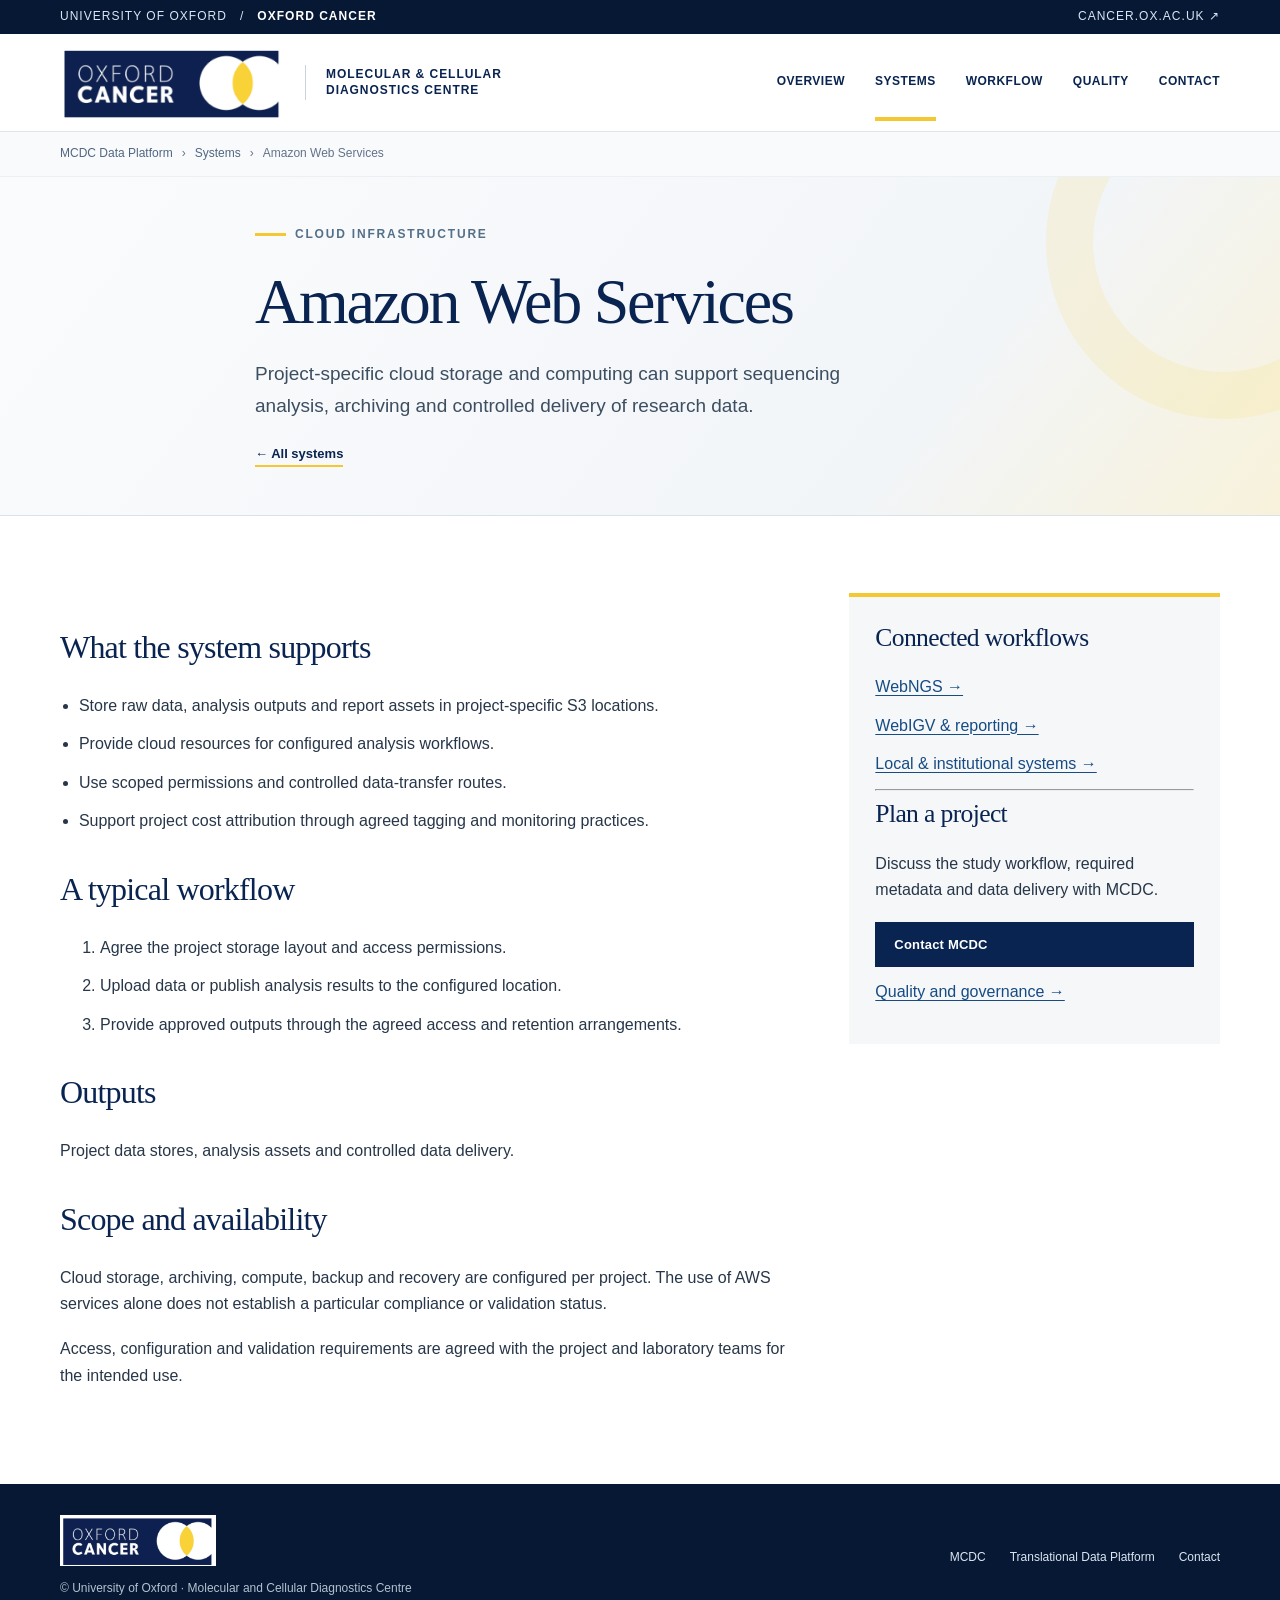
==== systems/aws.html @ 197f5891 "first commit" ====
<!doctype html>
<html lang="en-GB"><head><meta charset="utf-8"><meta name="viewport" content="width=device-width, initial-scale=1"><meta name="theme-color" content="#092451"><meta name="description" content="Project-specific cloud storage and computing can support sequencing analysis, archiving and controlled delivery of research data."><title>Amazon Web Services | MCDC Data Platform</title><link rel="stylesheet" href="../assets/site.css"><link rel="icon" href="../assets/favicon.svg" type="image/svg+xml"></head><body>
  <a class="skip-link" href="#main">Skip to content</a>
  <div class="topline"><div class="container topline-inner"><div>University of Oxford <span aria-hidden="true">&nbsp; / &nbsp;</span> <b>Oxford Cancer</b></div><div class="right"><a href="https://www.cancer.ox.ac.uk/" target="_blank" rel="noopener">cancer.ox.ac.uk ↗</a></div></div></div>
  <header class="header">
    <div class="container header-row">
      <a class="brand" href="../index.html" aria-label="MCDC Data Platform home"><img src="../assets/oxford-cancer.png" width="270" height="87" alt="Oxford Cancer"><span class="brand-divider"></span><span class="brand-name">Molecular &amp; Cellular Diagnostics Centre</span></a>
      <button type="button" class="menu-btn" id="menuBtn" aria-controls="mainNav" aria-expanded="false">☰ &nbsp; Menu</button>
      <nav class="mainnav" id="mainNav" aria-label="Main navigation"><a href="../index.html">Overview</a><a href="../index.html#systems" class="active">Systems</a><a href="../index.html#workflow">Workflow</a><a href="../index.html#quality">Quality</a><a href="../index.html#contact">Contact</a></nav>
    </div>
  </header>
  <nav class="breadcrumb" aria-label="Breadcrumb"><div class="container"><a href="../index.html">MCDC Data Platform</a><span aria-hidden="true">›</span><a href="../index.html#systems">Systems</a><span aria-hidden="true">›</span><span aria-current="page">Amazon Web Services</span></div></nav>

<main id="main"><section class="hero detail-hero"><div class="container readable"><div class="eyebrow">Cloud infrastructure</div><h1>Amazon Web Services</h1><p class="lead">Project-specific cloud storage and computing can support sequencing analysis, archiving and controlled delivery of research data.</p><a class="link-arrow" href="../index.html#systems">← All systems</a></div></section>
 <section class="section"><div class="container detail-grid"><div class="detail-content"><h2>What the system supports</h2><ul><li>Store raw data, analysis outputs and report assets in project-specific S3 locations.</li><li>Provide cloud resources for configured analysis workflows.</li><li>Use scoped permissions and controlled data-transfer routes.</li><li>Support project cost attribution through agreed tagging and monitoring practices.</li></ul><h2>A typical workflow</h2><ol><li>Agree the project storage layout and access permissions.</li><li>Upload data or publish analysis results to the configured location.</li><li>Provide approved outputs through the agreed access and retention arrangements.</li></ol><h2>Outputs</h2><p>Project data stores, analysis assets and controlled data delivery.</p><h2>Scope and availability</h2><p>Cloud storage, archiving, compute, backup and recovery are configured per project. The use of AWS services alone does not establish a particular compliance or validation status.</p><p>Access, configuration and validation requirements are agreed with the project and laboratory teams for the intended use.</p></div><aside class="detail-aside"><h2>Connected workflows</h2><a href="webngs.html">WebNGS →</a><a href="webigv.html">WebIGV &amp; reporting →</a><a href="local-systems.html">Local &amp; institutional systems →</a><hr><h2>Plan a project</h2><p>Discuss the study workflow, required metadata and data delivery with MCDC.</p><a class="btn btn-primary" href="mailto:mcdc@oncology.ox.ac.uk?subject=Amazon%20Web%20Services%20enquiry">Contact MCDC</a><a href="../index.html#quality">Quality and governance →</a></aside></div></section></main>  <footer class="footer"><div class="container footer-row"><div><a href="https://www.cancer.ox.ac.uk/" aria-label="Oxford Cancer home"><img src="../assets/oxford-cancer.png" alt="Oxford Cancer"></a><div><small>© University of Oxford · Molecular and Cellular Diagnostics Centre</small></div></div><nav aria-label="Footer links" class="footer-links"><a href="https://www.cancer.ox.ac.uk/support/mcdc-1">MCDC</a><a href="https://www.cancer.ox.ac.uk/translational-data-platform">Translational Data Platform</a><a href="mailto:mcdc@oncology.ox.ac.uk">Contact</a></nav></div></footer>
  <div class="lightbox" id="lightbox" role="dialog" aria-modal="true" aria-label="System screenshot preview" aria-hidden="true"><div class="lightbox-wrap"><button class="lightbox-close" id="lightboxClose" aria-label="Close screenshot">&times;</button><img id="lightboxImage" alt=""><div class="lightbox-caption" id="lightboxCaption"></div></div></div>
  <script src="../assets/site.js" defer></script>
</body>
</html>
---- assets/site.css ----
:root{--ink:#10294f;--navy:#092451;--navy-dark:#061833;--gold:#f3c832;--gold-soft:#fff7da;--text:#273648;--muted:#637183;--paper:#fff;--soft:#f5f7f9;--rule:#dae1e9;--serif:Georgia,'Times New Roman',serif;--sans:'Segoe UI',Arial,Helvetica,sans-serif;--max:1160px}
    *{box-sizing:border-box}html{scroll-behavior:smooth;scroll-padding-top:88px}body{margin:0;background:#fff;font-family:var(--sans);font-size:16px;line-height:1.65;color:var(--text)}
    a{color:#164b84;text-decoration:underline;text-underline-offset:3px}a:hover{color:#002b60}a:focus-visible,button:focus-visible{outline:3px solid var(--gold);outline-offset:3px}
    img{max-width:100%;height:auto}button{font:inherit}h1,h2,h3,h4,p{margin-top:0}h1,h2,h3,h4{color:var(--navy);line-height:1.18}h1,h2{font-family:var(--serif);font-weight:normal}h1{font-size:clamp(2.8rem,5vw,4.35rem);letter-spacing:-.035em}h2{font-size:clamp(2.05rem,3.3vw,2.85rem);letter-spacing:-.025em}h3{font-size:1.28rem;margin-bottom:.7rem}p{margin-bottom:1.15rem}ul{padding-left:1.18rem;margin:.5rem 0 0}li{margin:.36rem 0}.container{width:min(var(--max),calc(100% - 60px));margin-inline:auto}.readable{max-width:770px}
    .topline{background:var(--navy-dark);color:#d9e6f5;font-size:12px;letter-spacing:.085em;text-transform:uppercase;padding:7px 0}.topline-inner{display:flex;justify-content:space-between;align-items:center;gap:14px}.topline a{color:#d9e6f5;text-decoration:none}.topline b{font-weight:600;color:#fff}
    .header{background:#fff;border-bottom:1px solid #e1e5e9;position:relative;z-index:10}.header-row{min-height:97px;display:flex;align-items:center;justify-content:space-between;gap:25px}.brand{display:flex;align-items:center;text-decoration:none;gap:20px}.brand img{width:225px;object-fit:contain}.brand-divider{height:35px;width:1px;background:#cbd2d9}.brand-name{color:var(--navy);font-size:12px;letter-spacing:.08em;text-transform:uppercase;font-weight:700;line-height:1.4;max-width:180px}.mainnav{display:flex;align-items:center;gap:30px}.mainnav a{text-transform:uppercase;letter-spacing:.04em;font-size:12px;color:var(--navy);font-weight:700;text-decoration:none;padding:36px 0 33px;border-bottom:4px solid transparent}.mainnav a:hover,.mainnav a.active{color:var(--navy);border-bottom-color:var(--gold)}.menu-btn{display:none;padding:9px 12px;background:#fff;border:1px solid #ccd7e2;border-radius:2px;color:var(--navy)}
    .breadcrumb{border-bottom:1px solid #edf0f3;background:#f9fafb}.breadcrumb .container{min-height:44px;display:flex;flex-wrap:wrap;align-items:center;gap:9px;color:#62738a;font-size:12px}.breadcrumb a{color:#506782;text-decoration:none}.breadcrumb .sep{color:#a2aeb9}.breadcrumb b{color:var(--navy);font-weight:600}
    .hero{background:linear-gradient(128deg,#fafbfd 6%,#f2f5f8 72%,#f8f2db 100%);padding:67px 0 77px;border-bottom:1px solid var(--rule);overflow:hidden;position:relative}.hero:after{content:'';position:absolute;width:260px;height:260px;border:47px solid rgba(243,200,50,.12);border-radius:50%;right:-120px;top:-112px;pointer-events:none}.hero-grid{display:grid;grid-template-columns:1.08fr .92fr;align-items:center;gap:68px}.eyebrow{font-size:12px;letter-spacing:.15em;text-transform:uppercase;color:#547088;font-weight:750;display:flex;align-items:center;gap:9px;margin-bottom:19px}.eyebrow:before{content:'';width:31px;height:3px;background:var(--gold)}.hero h1{margin-bottom:19px}.lead{font-size:19px;line-height:1.68;color:#3c4e60;max-width:620px}.hero-btns{display:flex;align-items:center;gap:14px;flex-wrap:wrap;margin-top:24px}.btn{display:inline-flex;gap:10px;align-items:center;justify-content:center;border:1px solid var(--navy);padding:11px 18px;text-decoration:none;font-size:13px;font-weight:700;letter-spacing:.015em;transition:background .2s,color .2s}.btn-primary{background:var(--navy);color:#fff}.btn-primary:hover{color:var(--navy);background:var(--gold)}.btn-secondary{background:transparent;color:var(--navy)}.btn-secondary:hover{background:var(--navy);color:#fff}
    .diagram{border:1px solid #d3dce6;background:#fff;box-shadow:0 20px 50px #132c4215;padding:26px 27px 23px;position:relative}.diagram-head{font-size:11px;font-weight:800;text-transform:uppercase;letter-spacing:.13em;color:#556f88;margin-bottom:18px}.diagram-stack{display:grid;gap:7px}.diagram-row{display:grid;grid-template-columns:32px 1fr;align-items:center;gap:12px;background:#f5f7f9;border-left:3px solid #dbe4ec;padding:9px 13px;color:var(--navy)}.diagram-row:first-child,.diagram-row:last-child{border-left-color:var(--gold)}.diagram-num{color:#63788b;font-family:var(--serif);font-size:19px}.diagram-row strong{display:block;font-size:13px;line-height:1.3}.diagram-row small{display:block;font-size:11px;color:var(--muted);line-height:1.5}.diagram-arrow{text-align:center;color:#7690a6;line-height:8px;font-size:16px}.diagram-foot{margin-top:16px;font-size:11px;color:#687a8b;display:flex;align-items:center;gap:8px}.diagram-foot:before{content:'';width:7px;height:7px;background:var(--gold);border-radius:50%}
    .section{padding:77px 0}.section.alt{background:#f6f8fa}.section-top{display:flex;justify-content:space-between;align-items:end;gap:28px;margin-bottom:29px}.section-top p{margin-bottom:0;max-width:690px;color:#59687a}.kicker{font-size:11px;text-transform:uppercase;letter-spacing:.16em;font-weight:800;color:#5e768f;margin-bottom:10px}.rule{height:1px;background:var(--rule);margin:0 0 30px}.section-intro{font-size:17px;line-height:1.7;max-width:880px;color:#465769}.link-arrow{color:var(--navy);font-size:13px;font-weight:700;white-space:nowrap;text-decoration:none;border-bottom:2px solid var(--gold);padding-bottom:4px}.link-arrow:hover{color:#1a5b97}
    .journey{display:grid;grid-template-columns:repeat(6,minmax(0,1fr));gap:11px;margin:31px 0 26px}.journey-item{border:1px solid #dce3ea;background:#fff;min-height:135px;padding:17px 13px 15px;position:relative}.journey-item:not(:last-child):after{content:'›';position:absolute;right:-12px;top:49px;z-index:2;background:#f5f7f9;border-radius:50%;color:#8c9eae;font-size:23px;width:15px;height:20px;text-align:center;line-height:17px}.journey-step{color:#9b7a17;font-size:12px;font-weight:800;letter-spacing:.12em;margin-bottom:9px}.journey-item strong{display:block;color:var(--navy);font-size:13px;line-height:1.38}.journey-item small{display:block;color:var(--muted);font-size:11px;margin-top:7px;line-height:1.45}
    .note{border-left:4px solid var(--gold);background:#fffaf0;padding:17px 22px;color:#576273;font-size:14px;line-height:1.65}.note strong{color:var(--navy)}
    .two-col{display:grid;grid-template-columns:1fr 1fr;gap:26px}.three-col{display:grid;grid-template-columns:repeat(3,minmax(0,1fr));gap:22px}.four-col{display:grid;grid-template-columns:repeat(4,minmax(0,1fr));gap:15px}.service{padding:24px 22px 20px;background:#fff;border:1px solid #dce3e9;border-top:4px solid var(--gold);min-height:255px;display:flex;flex-direction:column}.service-title{font-size:16px;font-weight:700;color:var(--navy);line-height:1.35}.service-cat{font-size:10px;font-weight:800;color:#617589;text-transform:uppercase;letter-spacing:.10em;margin:8px 0 13px}.service p{font-size:13px;line-height:1.67;color:#546477;margin-bottom:16px}.service a{font-size:12px;font-weight:700;text-decoration:none;margin-top:auto}.service a:after{content:'  ↗';font-size:14px}
    .system{background:white;border:1px solid #dce3e9;display:flex;flex-direction:column;overflow:hidden}.system-thumb{border:0;border-bottom:1px solid #e1e5ea;width:100%;background:#f3f6f9;padding:0;display:block;cursor:zoom-in;text-align:inherit}.system-thumb:hover img{filter:contrast(1.045);transform:scale(1.02)}.system-thumb img{display:block;width:100%;height:190px;object-fit:cover;object-position:top;transition:transform .2s,filter .2s}.system-info{padding:22px 21px 20px;display:flex;flex-direction:column;flex:1}.system-category{font-size:11px;color:#6f8191;text-transform:uppercase;letter-spacing:.09em;font-weight:750;margin-bottom:8px}.system h3{margin:0 0 10px;font-size:18px}.system p{color:#526175;font-size:13px;line-height:1.66;flex:1;margin-bottom:14px}.status{font-size:11px;color:#50647a;border-top:1px solid #edf0f2;padding-top:11px}.status strong{color:var(--navy)}.system-split{display:grid;grid-template-columns:1.05fr .95fr;gap:38px;align-items:center;margin-bottom:40px}.system-split .system{max-width:none}.system-split .system-thumb img{height:290px}.system-split h3{font-size:28px;font-family:var(--serif);font-weight:normal}.system-split ul{font-size:14px;color:#425568}.system-split li{margin-bottom:10px}.system-split .status{max-width:650px}
    .subhead{font-size:22px;color:var(--navy);font-family:var(--serif);margin:42px 0 19px}.data-grid{display:grid;grid-template-columns:repeat(3,minmax(0,1fr));gap:20px;margin:28px 0 24px}.data-item{background:#fff;border:1px solid #dae3ea;min-height:205px;padding:23px 23px 22px}.data-item .data-no{font-family:var(--serif);font-size:29px;color:#c4a031;line-height:1}.data-item h3{margin:15px 0 9px;font-size:18px}.data-item p{font-size:13px;color:#58697b;margin:0}.data-feature{padding:24px 27px;background:var(--navy);color:#dce7f4;display:flex;gap:18px;justify-content:space-between;align-items:center}.data-feature strong{color:#fff;display:block;margin-bottom:5px}.data-feature p{font-size:13px;max-width:740px;margin:0}.data-feature span{font-size:12px;flex-shrink:0;border:1px solid #9faab7;padding:8px 12px;color:#fff}
    .report-strip{margin:34px 0 0;display:grid;grid-template-columns:repeat(3,minmax(0,1fr));gap:20px}.report-strip .system-thumb img{height:175px}
    .quality{background:#edf2f6;border-top:1px solid #d6e0e9;border-bottom:1px solid #d6e0e9}.quality-grid{display:grid;grid-template-columns:1fr 1fr;gap:55px}.quality-list{display:grid;grid-template-columns:1fr 1fr;gap:13px}.quality-item{border-left:3px solid #d3b13f;background:white;padding:15px 17px}.quality-item strong{color:var(--navy);display:block;font-size:15px}.quality-item small{color:#607083;font-size:12px;line-height:1.55;display:block;margin-top:4px}.quality .note{background:#fff; margin-top:18px}
    .partner{background:#fff;padding:77px 0}.partner-wrap{display:grid;grid-template-columns:1.1fr .9fr;gap:46px;align-items:center}.partner-panel{padding:38px 36px;background:#f3f6f9;border:1px solid #d8e1e9}.partner-panel .tag{color:#6c8195;text-transform:uppercase;font-size:11px;letter-spacing:.14em;font-weight:800}.partner-panel h3{font-family:var(--serif);font-size:29px;font-weight:normal;margin:13px 0}.partner-panel p{font-size:14px;color:#506174}.partner-panel a{text-decoration:none;font-weight:700;font-size:14px}
    .contact{background:var(--navy);color:#edf3fb;padding:66px 0}.contact-wrap{display:flex;align-items:center;justify-content:space-between;gap:25px}.contact h2{color:#fff;margin-bottom:12px}.contact p{max-width:730px;margin:0;color:#dde6f2}.contact .btn{background:var(--gold);color:var(--navy);border-color:var(--gold)}.contact .btn:hover{background:#fff;border-color:#fff}.footer{background:#061833;color:#c5d4e2;padding:31px 0}.footer-row{display:flex;justify-content:space-between;gap:20px;align-items:center}.footer a{color:#dce6f2;text-decoration:none}.footer small{font-size:12px;color:#b3c2d0}.footer img{width:156px;max-height:51px;object-fit:contain}.footer-links{display:flex;gap:24px;flex-wrap:wrap;font-size:12px}
    .lightbox{position:fixed;inset:0;z-index:200;display:none;align-items:center;justify-content:center;padding:4vh 4vw;background:#031022ed}.lightbox[aria-hidden="false"]{display:flex}.lightbox-wrap{background:white;padding:14px;max-width:min(1150px,94vw);max-height:90vh;position:relative;box-shadow:0 20px 75px #0008;display:flex;flex-direction:column}.lightbox-wrap img{width:100%;max-height:78vh;object-fit:contain}.lightbox-caption{padding:10px 3px 0;font-size:13px;color:#526477}.lightbox-close{position:absolute;right:-14px;top:-14px;width:37px;height:37px;border:1px solid #d7dde3;background:#fff;color:var(--navy);border-radius:50%;font-size:23px;line-height:32px;cursor:pointer}
    @media(max-width:1080px){.mainnav{gap:18px}.brand img{width:190px}.hero-grid{gap:38px}.journey{grid-template-columns:repeat(3,minmax(0,1fr))}.journey-item:nth-child(3):after{display:none}.four-col{grid-template-columns:repeat(2,1fr)}.system-split{gap:24px}}
    @media(max-width:760px){.container{width:min(100% - 34px,var(--max))}.header-row{min-height:72px}.brand img{width:158px}.brand-divider,.brand-name{display:none}.menu-btn{display:block}.mainnav{display:none;position:absolute;top:100%;left:0;right:0;background:#fff;border-top:1px solid #eee;box-shadow:0 10px 15px #0a20301c;padding:10px 17px 19px;flex-direction:column;gap:0;align-items:stretch}.mainnav.open{display:flex}.mainnav a{padding:12px 6px;border-bottom:1px solid #e1e5e9}.mainnav a.active{border-bottom:3px solid var(--gold)}.hero{padding:46px 0 57px}.hero-grid,.system-split,.quality-grid,.partner-wrap{grid-template-columns:1fr}.hero-grid{gap:32px}.diagram{max-width:560px}.section{padding:52px 0}.section-top{display:block}.section-top .link-arrow{display:inline-block;margin-top:15px}.two-col,.three-col,.report-strip,.data-grid{grid-template-columns:1fr 1fr}.contact-wrap{align-items:flex-start;flex-direction:column}.partner{padding:52px 0}.quality-grid{gap:26px}.footer-row{flex-direction:column;align-items:flex-start}.system-split .system-thumb img{height:230px}.service{min-height:auto}}
    @media(max-width:520px){h1{font-size:2.6rem}h2{font-size:2rem}.lead{font-size:17px}.topline .right{display:none}.journey,.two-col,.three-col,.report-strip,.data-grid,.four-col,.quality-list{grid-template-columns:1fr}.journey-item{min-height:0}.journey-item:not(:last-child):after{display:none}.system-thumb img{height:215px}.data-feature{flex-direction:column;align-items:flex-start}.partner-panel{padding:26px 22px}.breadcrumb .container{font-size:11px}.hero-btns{align-items:stretch;flex-direction:column}.btn{width:100%}}
    @media(prefers-reduced-motion:reduce){html{scroll-behavior:auto}*,*:before,*:after{transition:none!important}}
    @media print{.topline,.mainnav,.menu-btn,.hero-btns,.contact .btn,.lightbox{display:none!important}.section,.partner{padding:34px 0}.header{position:static}.hero{padding:35px 0}.journey{grid-template-columns:repeat(3,1fr)}.four-col{grid-template-columns:repeat(2,1fr)}.service,.system{break-inside:avoid}.contact{padding:25px 0}a{color:#164b84}}
  
.skip-link{position:absolute;top:-100px;left:16px;z-index:300;background:var(--gold);padding:10px 16px;color:var(--navy)}.skip-link:focus{top:10px}.system-link{display:inline-block;font-weight:700;font-size:14px;margin:0 0 16px}.directory{display:grid;grid-template-columns:repeat(3,minmax(0,1fr));gap:18px}.directory a{display:block;border:1px solid var(--rule);border-top:4px solid var(--gold);padding:22px;text-decoration:none;background:white}.directory strong{display:block;color:var(--navy);font-size:18px}.directory span{display:block;color:var(--muted);font-size:14px;margin-top:8px}.detail-hero{padding:48px 0}.detail-grid{display:grid;grid-template-columns:minmax(0,2fr) minmax(0,1fr);gap:48px}.detail-aside{background:var(--soft);border-top:4px solid var(--gold);padding:26px;height:fit-content}.detail-aside h2{font-size:1.6rem}.detail-aside a{display:block;margin:12px 0}.detail-content h2{font-size:2rem;margin-top:36px}.detail-content li{margin-bottom:12px}.detail-figure{margin:0 0 30px}.detail-figure img{width:100%;border:1px solid var(--rule)}figcaption{font-size:12px;color:var(--muted);margin-top:8px}.mainnav a{padding:28px 0 25px}.status{margin-top:auto}.system-info .status{margin-top:0}.system-thumb{overflow:hidden}@media(max-width:760px){.directory{grid-template-columns:repeat(2,minmax(0,1fr))}.detail-grid{grid-template-columns:1fr}.mainnav a{padding:12px 6px}}@media(max-width:520px){.directory{grid-template-columns:1fr}}
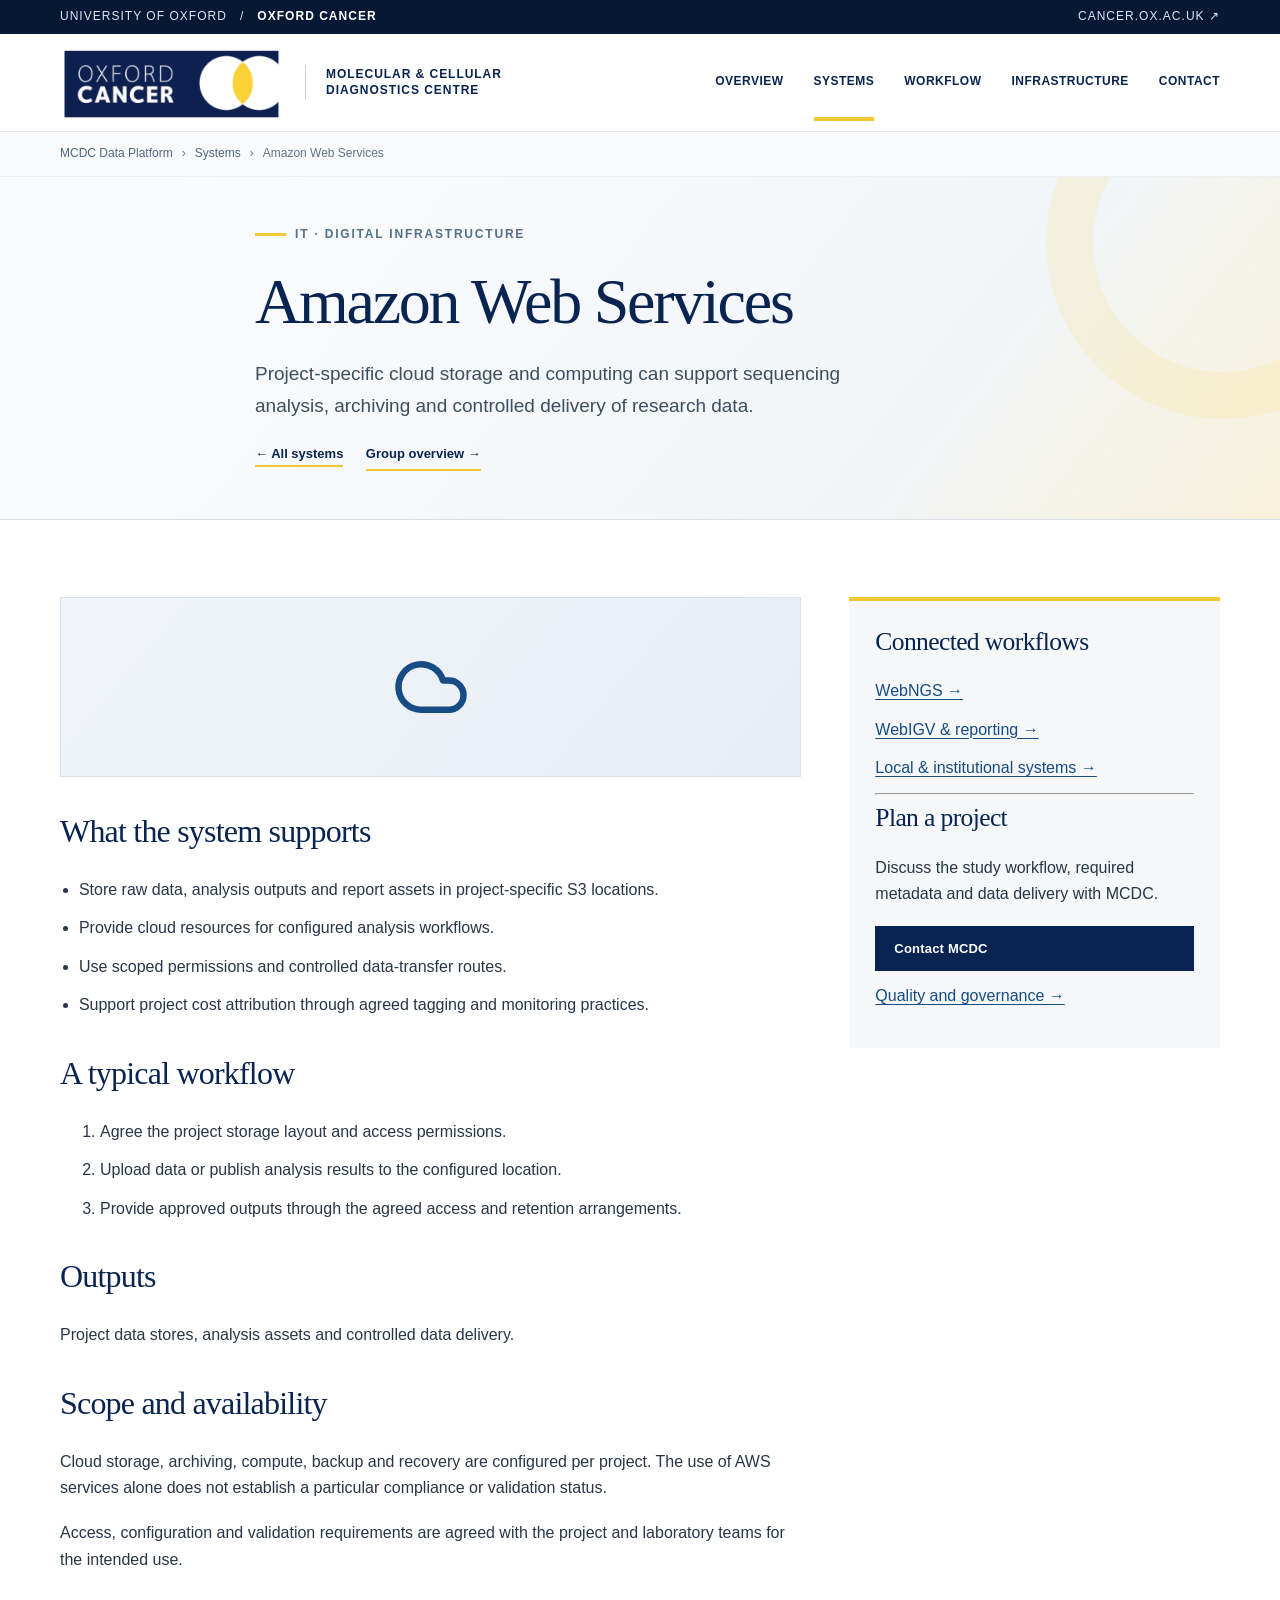
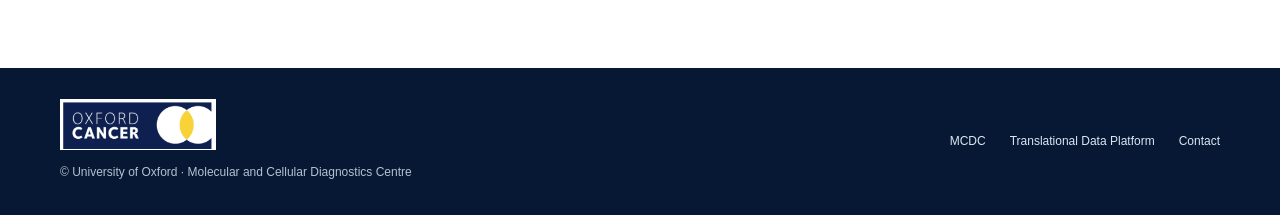
==== commit d2445588: "update from Helene" ====
--- a/systems/aws.html
+++ b/systems/aws.html
@@ -6,13 +6,13 @@
     <div class="container header-row">
       <a class="brand" href="../index.html" aria-label="MCDC Data Platform home"><img src="../assets/oxford-cancer.png" width="270" height="87" alt="Oxford Cancer"><span class="brand-divider"></span><span class="brand-name">Molecular &amp; Cellular Diagnostics Centre</span></a>
       <button type="button" class="menu-btn" id="menuBtn" aria-controls="mainNav" aria-expanded="false">☰ &nbsp; Menu</button>
-      <nav class="mainnav" id="mainNav" aria-label="Main navigation"><a href="../index.html">Overview</a><a href="../index.html#systems" class="active">Systems</a><a href="../index.html#workflow">Workflow</a><a href="../index.html#quality">Quality</a><a href="../index.html#contact">Contact</a></nav>
+      <nav class="mainnav" id="mainNav" aria-label="Main navigation"><a href="../index.html">Overview</a><a href="../index.html#systems" class="active">Systems</a><a href="../index.html#workflow">Workflow</a><a href="../index.html#storage">Infrastructure</a><a href="../index.html#contact">Contact</a></nav>
     </div>
   </header>
   <nav class="breadcrumb" aria-label="Breadcrumb"><div class="container"><a href="../index.html">MCDC Data Platform</a><span aria-hidden="true">›</span><a href="../index.html#systems">Systems</a><span aria-hidden="true">›</span><span aria-current="page">Amazon Web Services</span></div></nav>
 
-<main id="main"><section class="hero detail-hero"><div class="container readable"><div class="eyebrow">Cloud infrastructure</div><h1>Amazon Web Services</h1><p class="lead">Project-specific cloud storage and computing can support sequencing analysis, archiving and controlled delivery of research data.</p><a class="link-arrow" href="../index.html#systems">← All systems</a></div></section>
- <section class="section"><div class="container detail-grid"><div class="detail-content"><h2>What the system supports</h2><ul><li>Store raw data, analysis outputs and report assets in project-specific S3 locations.</li><li>Provide cloud resources for configured analysis workflows.</li><li>Use scoped permissions and controlled data-transfer routes.</li><li>Support project cost attribution through agreed tagging and monitoring practices.</li></ul><h2>A typical workflow</h2><ol><li>Agree the project storage layout and access permissions.</li><li>Upload data or publish analysis results to the configured location.</li><li>Provide approved outputs through the agreed access and retention arrangements.</li></ol><h2>Outputs</h2><p>Project data stores, analysis assets and controlled data delivery.</p><h2>Scope and availability</h2><p>Cloud storage, archiving, compute, backup and recovery are configured per project. The use of AWS services alone does not establish a particular compliance or validation status.</p><p>Access, configuration and validation requirements are agreed with the project and laboratory teams for the intended use.</p></div><aside class="detail-aside"><h2>Connected workflows</h2><a href="webngs.html">WebNGS →</a><a href="webigv.html">WebIGV &amp; reporting →</a><a href="local-systems.html">Local &amp; institutional systems →</a><hr><h2>Plan a project</h2><p>Discuss the study workflow, required metadata and data delivery with MCDC.</p><a class="btn btn-primary" href="mailto:mcdc@oncology.ox.ac.uk?subject=Amazon%20Web%20Services%20enquiry">Contact MCDC</a><a href="../index.html#quality">Quality and governance →</a></aside></div></section></main>  <footer class="footer"><div class="container footer-row"><div><a href="https://www.cancer.ox.ac.uk/" aria-label="Oxford Cancer home"><img src="../assets/oxford-cancer.png" alt="Oxford Cancer"></a><div><small>© University of Oxford · Molecular and Cellular Diagnostics Centre</small></div></div><nav aria-label="Footer links" class="footer-links"><a href="https://www.cancer.ox.ac.uk/support/mcdc-1">MCDC</a><a href="https://www.cancer.ox.ac.uk/translational-data-platform">Translational Data Platform</a><a href="mailto:mcdc@oncology.ox.ac.uk">Contact</a></nav></div></footer>
+<main id="main"><section class="hero detail-hero"><div class="container readable"><div class="eyebrow">IT · Digital infrastructure</div><h1>Amazon Web Services</h1><p class="lead">Project-specific cloud storage and computing can support sequencing analysis, archiving and controlled delivery of research data.</p><a class="link-arrow" href="../index.html#systems">← All systems</a> <a class="link-arrow group-return" href="../index.html#it">Group overview →</a></div></section>
+ <section class="section"><div class="container detail-grid"><div class="detail-content"><div class="detail-illustration card-illustration"><img src="../assets/illustrations/cloud.svg" alt="" width="240" height="140"></div><h2>What the system supports</h2><ul><li>Store raw data, analysis outputs and report assets in project-specific S3 locations.</li><li>Provide cloud resources for configured analysis workflows.</li><li>Use scoped permissions and controlled data-transfer routes.</li><li>Support project cost attribution through agreed tagging and monitoring practices.</li></ul><h2>A typical workflow</h2><ol><li>Agree the project storage layout and access permissions.</li><li>Upload data or publish analysis results to the configured location.</li><li>Provide approved outputs through the agreed access and retention arrangements.</li></ol><h2>Outputs</h2><p>Project data stores, analysis assets and controlled data delivery.</p><h2>Scope and availability</h2><p>Cloud storage, archiving, compute, backup and recovery are configured per project. The use of AWS services alone does not establish a particular compliance or validation status.</p><p>Access, configuration and validation requirements are agreed with the project and laboratory teams for the intended use.</p></div><aside class="detail-aside"><h2>Connected workflows</h2><a href="webngs.html">WebNGS →</a><a href="webigv.html">WebIGV &amp; reporting →</a><a href="local-systems.html">Local &amp; institutional systems →</a><hr><h2>Plan a project</h2><p>Discuss the study workflow, required metadata and data delivery with MCDC.</p><a class="btn btn-primary" href="mailto:mcdc@oncology.ox.ac.uk?subject=Amazon%20Web%20Services%20enquiry">Contact MCDC</a><a href="../index.html#quality">Quality and governance →</a></aside></div></section></main>  <footer class="footer"><div class="container footer-row"><div><a href="https://www.cancer.ox.ac.uk/" aria-label="Oxford Cancer home"><img src="../assets/oxford-cancer.png" alt="Oxford Cancer"></a><div><small>© University of Oxford · Molecular and Cellular Diagnostics Centre</small></div></div><nav aria-label="Footer links" class="footer-links"><a href="https://www.cancer.ox.ac.uk/support/mcdc-1">MCDC</a><a href="https://www.cancer.ox.ac.uk/translational-data-platform">Translational Data Platform</a><a href="mailto:mcdc@oncology.ox.ac.uk">Contact</a></nav></div></footer>
   <div class="lightbox" id="lightbox" role="dialog" aria-modal="true" aria-label="System screenshot preview" aria-hidden="true"><div class="lightbox-wrap"><button class="lightbox-close" id="lightboxClose" aria-label="Close screenshot">&times;</button><img id="lightboxImage" alt=""><div class="lightbox-caption" id="lightboxCaption"></div></div></div>
   <script src="../assets/site.js" defer></script>
 </body>
--- a/assets/site.css
+++ b/assets/site.css
@@ -12,17 +12,66 @@
     .journey{display:grid;grid-template-columns:repeat(6,minmax(0,1fr));gap:11px;margin:31px 0 26px}.journey-item{border:1px solid #dce3ea;background:#fff;min-height:135px;padding:17px 13px 15px;position:relative}.journey-item:not(:last-child):after{content:'›';position:absolute;right:-12px;top:49px;z-index:2;background:#f5f7f9;border-radius:50%;color:#8c9eae;font-size:23px;width:15px;height:20px;text-align:center;line-height:17px}.journey-step{color:#9b7a17;font-size:12px;font-weight:800;letter-spacing:.12em;margin-bottom:9px}.journey-item strong{display:block;color:var(--navy);font-size:13px;line-height:1.38}.journey-item small{display:block;color:var(--muted);font-size:11px;margin-top:7px;line-height:1.45}
     .note{border-left:4px solid var(--gold);background:#fffaf0;padding:17px 22px;color:#576273;font-size:14px;line-height:1.65}.note strong{color:var(--navy)}
     .two-col{display:grid;grid-template-columns:1fr 1fr;gap:26px}.three-col{display:grid;grid-template-columns:repeat(3,minmax(0,1fr));gap:22px}.four-col{display:grid;grid-template-columns:repeat(4,minmax(0,1fr));gap:15px}.service{padding:24px 22px 20px;background:#fff;border:1px solid #dce3e9;border-top:4px solid var(--gold);min-height:255px;display:flex;flex-direction:column}.service-title{font-size:16px;font-weight:700;color:var(--navy);line-height:1.35}.service-cat{font-size:10px;font-weight:800;color:#617589;text-transform:uppercase;letter-spacing:.10em;margin:8px 0 13px}.service p{font-size:13px;line-height:1.67;color:#546477;margin-bottom:16px}.service a{font-size:12px;font-weight:700;text-decoration:none;margin-top:auto}.service a:after{content:'  ↗';font-size:14px}
-    .system{background:white;border:1px solid #dce3e9;display:flex;flex-direction:column;overflow:hidden}.system-thumb{border:0;border-bottom:1px solid #e1e5ea;width:100%;background:#f3f6f9;padding:0;display:block;cursor:zoom-in;text-align:inherit}.system-thumb:hover img{filter:contrast(1.045);transform:scale(1.02)}.system-thumb img{display:block;width:100%;height:190px;object-fit:cover;object-position:top;transition:transform .2s,filter .2s}.system-info{padding:22px 21px 20px;display:flex;flex-direction:column;flex:1}.system-category{font-size:11px;color:#6f8191;text-transform:uppercase;letter-spacing:.09em;font-weight:750;margin-bottom:8px}.system h3{margin:0 0 10px;font-size:18px}.system p{color:#526175;font-size:13px;line-height:1.66;flex:1;margin-bottom:14px}.status{font-size:11px;color:#50647a;border-top:1px solid #edf0f2;padding-top:11px}.status strong{color:var(--navy)}.system-split{display:grid;grid-template-columns:1.05fr .95fr;gap:38px;align-items:center;margin-bottom:40px}.system-split .system{max-width:none}.system-split .system-thumb img{height:290px}.system-split h3{font-size:28px;font-family:var(--serif);font-weight:normal}.system-split ul{font-size:14px;color:#425568}.system-split li{margin-bottom:10px}.system-split .status{max-width:650px}
+    .system{background:white;border:1px solid #dce3e9;display:flex;flex-direction:column;overflow:hidden}.system-thumb{border:0;border-bottom:1px solid #e1e5ea;width:100%;background:#f3f6f9;padding:0;display:block;cursor:zoom-in;text-align:inherit}.system-thumb:hover img{filter:contrast(1.045)}.system-thumb img{display:block;width:100%;height:auto;object-fit:contain;transition:filter .2s}.system-info{padding:22px 21px 20px;display:flex;flex-direction:column;flex:1}.system-category{font-size:11px;color:#6f8191;text-transform:uppercase;letter-spacing:.09em;font-weight:750;margin-bottom:8px}.system h3{margin:0 0 10px;font-size:18px}.system p{color:#526175;font-size:13px;line-height:1.66;flex:1;margin-bottom:14px}.status{font-size:11px;color:#50647a;border-top:1px solid #edf0f2;padding-top:11px}.status strong{color:var(--navy)}.system-split{display:grid;grid-template-columns:1.05fr .95fr;gap:38px;align-items:center;margin-bottom:40px}.system-split .system{max-width:none}.system-split .system-thumb img{height:auto}.system-split h3{font-size:28px;font-family:var(--serif);font-weight:normal}.system-split ul{font-size:14px;color:#425568}.system-split li{margin-bottom:10px}.system-split .status{max-width:650px}
     .subhead{font-size:22px;color:var(--navy);font-family:var(--serif);margin:42px 0 19px}.data-grid{display:grid;grid-template-columns:repeat(3,minmax(0,1fr));gap:20px;margin:28px 0 24px}.data-item{background:#fff;border:1px solid #dae3ea;min-height:205px;padding:23px 23px 22px}.data-item .data-no{font-family:var(--serif);font-size:29px;color:#c4a031;line-height:1}.data-item h3{margin:15px 0 9px;font-size:18px}.data-item p{font-size:13px;color:#58697b;margin:0}.data-feature{padding:24px 27px;background:var(--navy);color:#dce7f4;display:flex;gap:18px;justify-content:space-between;align-items:center}.data-feature strong{color:#fff;display:block;margin-bottom:5px}.data-feature p{font-size:13px;max-width:740px;margin:0}.data-feature span{font-size:12px;flex-shrink:0;border:1px solid #9faab7;padding:8px 12px;color:#fff}
-    .report-strip{margin:34px 0 0;display:grid;grid-template-columns:repeat(3,minmax(0,1fr));gap:20px}.report-strip .system-thumb img{height:175px}
+    .report-strip{margin:34px 0 0;display:grid;grid-template-columns:repeat(3,minmax(0,1fr));gap:20px}.report-strip .system-thumb img{height:auto}
     .quality{background:#edf2f6;border-top:1px solid #d6e0e9;border-bottom:1px solid #d6e0e9}.quality-grid{display:grid;grid-template-columns:1fr 1fr;gap:55px}.quality-list{display:grid;grid-template-columns:1fr 1fr;gap:13px}.quality-item{border-left:3px solid #d3b13f;background:white;padding:15px 17px}.quality-item strong{color:var(--navy);display:block;font-size:15px}.quality-item small{color:#607083;font-size:12px;line-height:1.55;display:block;margin-top:4px}.quality .note{background:#fff; margin-top:18px}
     .partner{background:#fff;padding:77px 0}.partner-wrap{display:grid;grid-template-columns:1.1fr .9fr;gap:46px;align-items:center}.partner-panel{padding:38px 36px;background:#f3f6f9;border:1px solid #d8e1e9}.partner-panel .tag{color:#6c8195;text-transform:uppercase;font-size:11px;letter-spacing:.14em;font-weight:800}.partner-panel h3{font-family:var(--serif);font-size:29px;font-weight:normal;margin:13px 0}.partner-panel p{font-size:14px;color:#506174}.partner-panel a{text-decoration:none;font-weight:700;font-size:14px}
     .contact{background:var(--navy);color:#edf3fb;padding:66px 0}.contact-wrap{display:flex;align-items:center;justify-content:space-between;gap:25px}.contact h2{color:#fff;margin-bottom:12px}.contact p{max-width:730px;margin:0;color:#dde6f2}.contact .btn{background:var(--gold);color:var(--navy);border-color:var(--gold)}.contact .btn:hover{background:#fff;border-color:#fff}.footer{background:#061833;color:#c5d4e2;padding:31px 0}.footer-row{display:flex;justify-content:space-between;gap:20px;align-items:center}.footer a{color:#dce6f2;text-decoration:none}.footer small{font-size:12px;color:#b3c2d0}.footer img{width:156px;max-height:51px;object-fit:contain}.footer-links{display:flex;gap:24px;flex-wrap:wrap;font-size:12px}
     .lightbox{position:fixed;inset:0;z-index:200;display:none;align-items:center;justify-content:center;padding:4vh 4vw;background:#031022ed}.lightbox[aria-hidden="false"]{display:flex}.lightbox-wrap{background:white;padding:14px;max-width:min(1150px,94vw);max-height:90vh;position:relative;box-shadow:0 20px 75px #0008;display:flex;flex-direction:column}.lightbox-wrap img{width:100%;max-height:78vh;object-fit:contain}.lightbox-caption{padding:10px 3px 0;font-size:13px;color:#526477}.lightbox-close{position:absolute;right:-14px;top:-14px;width:37px;height:37px;border:1px solid #d7dde3;background:#fff;color:var(--navy);border-radius:50%;font-size:23px;line-height:32px;cursor:pointer}
     @media(max-width:1080px){.mainnav{gap:18px}.brand img{width:190px}.hero-grid{gap:38px}.journey{grid-template-columns:repeat(3,minmax(0,1fr))}.journey-item:nth-child(3):after{display:none}.four-col{grid-template-columns:repeat(2,1fr)}.system-split{gap:24px}}
-    @media(max-width:760px){.container{width:min(100% - 34px,var(--max))}.header-row{min-height:72px}.brand img{width:158px}.brand-divider,.brand-name{display:none}.menu-btn{display:block}.mainnav{display:none;position:absolute;top:100%;left:0;right:0;background:#fff;border-top:1px solid #eee;box-shadow:0 10px 15px #0a20301c;padding:10px 17px 19px;flex-direction:column;gap:0;align-items:stretch}.mainnav.open{display:flex}.mainnav a{padding:12px 6px;border-bottom:1px solid #e1e5e9}.mainnav a.active{border-bottom:3px solid var(--gold)}.hero{padding:46px 0 57px}.hero-grid,.system-split,.quality-grid,.partner-wrap{grid-template-columns:1fr}.hero-grid{gap:32px}.diagram{max-width:560px}.section{padding:52px 0}.section-top{display:block}.section-top .link-arrow{display:inline-block;margin-top:15px}.two-col,.three-col,.report-strip,.data-grid{grid-template-columns:1fr 1fr}.contact-wrap{align-items:flex-start;flex-direction:column}.partner{padding:52px 0}.quality-grid{gap:26px}.footer-row{flex-direction:column;align-items:flex-start}.system-split .system-thumb img{height:230px}.service{min-height:auto}}
-    @media(max-width:520px){h1{font-size:2.6rem}h2{font-size:2rem}.lead{font-size:17px}.topline .right{display:none}.journey,.two-col,.three-col,.report-strip,.data-grid,.four-col,.quality-list{grid-template-columns:1fr}.journey-item{min-height:0}.journey-item:not(:last-child):after{display:none}.system-thumb img{height:215px}.data-feature{flex-direction:column;align-items:flex-start}.partner-panel{padding:26px 22px}.breadcrumb .container{font-size:11px}.hero-btns{align-items:stretch;flex-direction:column}.btn{width:100%}}
+    @media(max-width:760px){.container{width:min(100% - 34px,var(--max))}.header-row{min-height:72px}.brand img{width:158px}.brand-divider,.brand-name{display:none}.menu-btn{display:block}.mainnav{display:none;position:absolute;top:100%;left:0;right:0;background:#fff;border-top:1px solid #eee;box-shadow:0 10px 15px #0a20301c;padding:10px 17px 19px;flex-direction:column;gap:0;align-items:stretch}.mainnav.open{display:flex}.mainnav a{padding:12px 6px;border-bottom:1px solid #e1e5e9}.mainnav a.active{border-bottom:3px solid var(--gold)}.hero{padding:46px 0 57px}.hero-grid,.system-split,.quality-grid,.partner-wrap{grid-template-columns:1fr}.hero-grid{gap:32px}.diagram{max-width:560px}.section{padding:52px 0}.section-top{display:block}.section-top .link-arrow{display:inline-block;margin-top:15px}.two-col,.three-col,.report-strip,.data-grid{grid-template-columns:1fr 1fr}.contact-wrap{align-items:flex-start;flex-direction:column}.partner{padding:52px 0}.quality-grid{gap:26px}.footer-row{flex-direction:column;align-items:flex-start}.system-split .system-thumb img{height:auto}.service{min-height:auto}}
+    @media(max-width:520px){h1{font-size:2.6rem}h2{font-size:2rem}.lead{font-size:17px}.topline .right{display:none}.journey,.two-col,.three-col,.report-strip,.data-grid,.four-col,.quality-list{grid-template-columns:1fr}.journey-item{min-height:0}.journey-item:not(:last-child):after{display:none}.system-thumb img{height:auto}.data-feature{flex-direction:column;align-items:flex-start}.partner-panel{padding:26px 22px}.breadcrumb .container{font-size:11px}.hero-btns{align-items:stretch;flex-direction:column}.btn{width:100%}}
     @media(prefers-reduced-motion:reduce){html{scroll-behavior:auto}*,*:before,*:after{transition:none!important}}
     @media print{.topline,.mainnav,.menu-btn,.hero-btns,.contact .btn,.lightbox{display:none!important}.section,.partner{padding:34px 0}.header{position:static}.hero{padding:35px 0}.journey{grid-template-columns:repeat(3,1fr)}.four-col{grid-template-columns:repeat(2,1fr)}.service,.system{break-inside:avoid}.contact{padding:25px 0}a{color:#164b84}}
   
 .skip-link{position:absolute;top:-100px;left:16px;z-index:300;background:var(--gold);padding:10px 16px;color:var(--navy)}.skip-link:focus{top:10px}.system-link{display:inline-block;font-weight:700;font-size:14px;margin:0 0 16px}.directory{display:grid;grid-template-columns:repeat(3,minmax(0,1fr));gap:18px}.directory a{display:block;border:1px solid var(--rule);border-top:4px solid var(--gold);padding:22px;text-decoration:none;background:white}.directory strong{display:block;color:var(--navy);font-size:18px}.directory span{display:block;color:var(--muted);font-size:14px;margin-top:8px}.detail-hero{padding:48px 0}.detail-grid{display:grid;grid-template-columns:minmax(0,2fr) minmax(0,1fr);gap:48px}.detail-aside{background:var(--soft);border-top:4px solid var(--gold);padding:26px;height:fit-content}.detail-aside h2{font-size:1.6rem}.detail-aside a{display:block;margin:12px 0}.detail-content h2{font-size:2rem;margin-top:36px}.detail-content li{margin-bottom:12px}.detail-figure{margin:0 0 30px}.detail-figure img{width:100%;border:1px solid var(--rule)}figcaption{font-size:12px;color:var(--muted);margin-top:8px}.mainnav a{padding:28px 0 25px}.status{margin-top:auto}.system-info .status{margin-top:0}.system-thumb{overflow:hidden}@media(max-width:760px){.directory{grid-template-columns:repeat(2,minmax(0,1fr))}.detail-grid{grid-template-columns:1fr}.mainnav a{padding:12px 6px}}@media(max-width:520px){.directory{grid-template-columns:1fr}}
+
+/* Workflow groups share names and colours across navigation and content. */
+.group-study{--group:#285d93}.group-samples{--group:#187b88}.group-testing{--group:#287849}.group-analysis{--group:#7150a1}.group-reporting{--group:#9a5b23}.group-infrastructure{--group:#52647b}
+.directory-groups{display:grid;grid-template-columns:repeat(3,minmax(0,1fr));gap:22px;margin-top:30px}
+.directory-group{border:1px solid var(--rule);border-top:5px solid var(--group);padding:24px;background:#fff;min-width:0}
+.group-label{font-size:12px;font-weight:750;color:var(--group);letter-spacing:.06em;margin-bottom:12px}
+.directory-group h3{font-size:19px;line-height:1.35}.directory-group h3 a{color:var(--navy);text-decoration-thickness:1px}
+.directory-group p{font-size:14px;color:#526175;line-height:1.6}.directory-group ul{list-style:none;padding:0;margin:0;border-top:1px solid var(--rule)}
+.directory-group li{margin:0;padding:10px 0;border-bottom:1px solid #edf0f3;font-size:14px;line-height:1.5}
+.workflow-group>.container>h2,.workflow-group>.container>.section-top h2{border-left:5px solid var(--group);padding-left:18px}
+.diagram-row,.journey-item{text-decoration:none;border-left:3px solid var(--group,#dbe4ec)}.diagram-row:first-child,.diagram-row:last-child{border-left-color:var(--group)}
+.diagram-row:hover,.journey-item:hover{background:#edf2f7}.diagram-row:focus-visible,.journey-item:focus-visible{outline-offset:2px}
+.workflow-support{display:block;margin-top:19px;padding:14px 15px;background:#edf2f6;border-left:3px solid #52647b;text-decoration:none;font-size:12px;line-height:1.5;color:var(--navy)}
+.workflow-support strong,.workflow-support span{display:block}.workflow-support span{font-size:11px;color:#526175;margin-top:3px}
+.journey{grid-template-columns:repeat(5,minmax(0,1fr))}.journey-item{display:block}.journey-item strong{font-size:14px}.journey-item small{font-size:12px}
+.workflow-foundation{padding:15px 20px;background:#edf2f6;border-left:3px solid #52647b;font-size:14px}.workflow-foundation a{text-decoration:none;color:var(--navy)}
+.infrastructure-storage{grid-template-columns:repeat(2,minmax(0,1fr))}.infrastructure-quality{border-top:1px solid var(--rule);margin-top:44px;padding-top:36px;scroll-margin-top:28px}.infrastructure-quality>h3{font-family:var(--serif);font-size:28px;font-weight:normal}
+.eqa-summary{margin-top:26px;padding:22px;background:#fff;border:1px solid var(--rule);border-left:4px solid #52647b}.eqa-summary h4{margin-bottom:10px}.eqa-summary p{margin-bottom:0;font-size:14px}
+.group-return{display:inline-block;margin-left:18px}.system-split .link-arrow{white-space:normal}
+@media(max-width:1080px){.journey{grid-template-columns:repeat(3,minmax(0,1fr))}.directory-groups{grid-template-columns:repeat(2,minmax(0,1fr))}}
+@media(max-width:760px){.journey{grid-template-columns:1fr}.journey-item:not(:last-child):after{display:none}.group-return{margin-left:0;margin-top:14px;display:block}}
+@media(max-width:520px){.directory-groups,.infrastructure-storage{grid-template-columns:1fr}.directory-group{padding:21px}.workflow-group>.container>h2,.workflow-group>.container>.section-top h2{padding-left:13px}}
+@media print{.directory-groups{grid-template-columns:repeat(2,minmax(0,1fr))}.directory-group{break-inside:avoid}.journey{grid-template-columns:repeat(3,minmax(0,1fr))}}
+
+
+/* Functional groups support the entire numbered workflow. */
+.function-ops{--group:#187b88;--tint:#edf7f7}.function-qms{--group:#9a751f;--tint:#fff9e9}.function-it{--group:#7150a1;--tint:#f4f0f9}
+.hero-grid{grid-template-columns:1fr 1fr;gap:36px}.diagram-body{display:grid;grid-template-columns:minmax(0,1fr) 96px;gap:14px;align-items:stretch}.diagram-row{min-width:0;padding:10px;grid-template-columns:25px minmax(0,1fr);gap:8px}
+.support-rail{border-left:2px solid #b7c7d8;padding-left:11px;display:grid;grid-template-rows:auto repeat(3,1fr);gap:9px}.rail-label{font-size:9px;font-weight:750;text-transform:uppercase;letter-spacing:.035em;color:#526175;text-align:center}
+.support-rail a{display:flex;flex-direction:column;justify-content:center;align-items:center;text-align:center;padding:10px 4px;background:var(--tint);border-top:3px solid var(--group);color:var(--navy);text-decoration:none}
+.support-rail strong{font-size:14px;color:var(--group)}.support-rail span:not(.rail-label){font-size:10px;line-height:1.4;margin-top:5px}.workflow-support{margin:16px 0 0}
+.workflow-foundation{background:transparent;border:0;border-top:2px solid #b7c7d8;padding:18px 0 0;margin:0 0 26px}.foundation-label{text-align:center;font-size:11px;text-transform:uppercase;letter-spacing:.12em;font-weight:750;color:#526175;margin-bottom:14px}
+.support-functions{display:grid;grid-template-columns:repeat(3,minmax(0,1fr));gap:14px}.support-functions a{display:flex;align-items:center;justify-content:center;gap:13px;padding:17px 14px;background:var(--tint);border-bottom:3px solid var(--group);text-decoration:none}.support-functions strong{font-size:19px;color:var(--group)}.support-functions span{font-size:13px;color:var(--navy)}
+.functional-directory{grid-template-columns:repeat(3,minmax(0,1fr))}.directory-context{margin-top:24px}.directory-group .system-link{font-size:14px;margin-bottom:0}.directory-group ul{margin-bottom:0}
+.card-illustration{height:145px;display:flex;align-items:center;justify-content:center;background:linear-gradient(130deg,#f1f5f9,#e6edf5);margin:-23px -23px 22px;border-bottom:1px solid #dae3ea;overflow:visible}
+.card-illustration img{display:block;width:78px;height:78px;object-fit:contain}.brand-illustration{background:#fff}.brand-illustration img{width:210px;max-width:80%;height:90px;object-fit:contain}
+.directory-group .card-illustration{margin:-24px -24px 22px;background:var(--tint)}.service .card-illustration{margin:-24px -22px 20px;height:120px}.service .card-illustration img{width:65px;height:65px}
+.system>.card-illustration{margin:0;border-bottom:1px solid var(--rule)}.tracker-summary{max-width:560px}.tracker-summary>.card-illustration{height:115px}.tracker-summary>.card-illustration img{width:62px;height:62px}
+.analysis-systems{grid-template-columns:repeat(2,minmax(0,1fr))}.analysis-systems .data-item{padding-top:23px}.analysis-systems .card-illustration{height:180px}.analysis-systems .system{align-self:start}.data-item h3{line-height:1.35}
+.partner-panel .card-illustration{margin:0 0 20px;height:85px;background:transparent;border:0;justify-content:flex-start}
+.function-detail{border-top:3px solid var(--group);margin-top:44px;padding-top:30px;scroll-margin-top:25px}.function-heading{display:flex;align-items:center;gap:15px;margin-bottom:18px}.function-heading>span{display:inline-flex;align-items:center;justify-content:center;background:var(--tint);color:var(--group);font-size:16px;font-weight:800;min-width:66px;padding:11px}.function-heading h3{font-family:var(--serif);font-weight:normal;font-size:30px;margin:0}.function-links{display:flex;gap:22px;flex-wrap:wrap;margin-bottom:25px;font-size:14px}
+.qms-system{max-width:610px;margin-top:28px}.quality-icon{display:block;margin-bottom:10px}.detail-figure img{height:auto;object-fit:contain}
+@media(max-width:1080px){.hero-grid{gap:25px}.functional-directory{grid-template-columns:repeat(3,minmax(0,1fr))}.directory-group{padding:20px}.directory-group .card-illustration{margin:-20px -20px 20px}.support-functions a{gap:9px}}
+@media(max-width:900px){.hero-grid{grid-template-columns:1fr}.diagram{max-width:670px}.support-functions a{flex-direction:column;gap:4px;text-align:center}}
+@media(max-width:760px){.functional-directory{grid-template-columns:1fr}.directory-group{padding:24px}.directory-group .card-illustration{margin:-24px -24px 22px}.analysis-systems{grid-template-columns:1fr}.support-functions span{font-size:12px}}
+@media(max-width:520px){.diagram{padding:20px 16px}.diagram-body{grid-template-columns:minmax(0,1fr) 70px;gap:9px}.support-rail{padding-left:7px}.support-rail a{padding:8px 3px}.support-rail strong{font-size:12px}.support-rail span:not(.rail-label){font-size:9px;overflow-wrap:anywhere}.diagram-row strong{font-size:12px}.diagram-row small{font-size:10px}.diagram-row{grid-template-columns:21px minmax(0,1fr);gap:6px;padding:9px 7px}.support-functions{gap:7px}.support-functions a{padding:13px 6px}.support-functions strong{font-size:16px}.support-functions span{font-size:11px}.function-heading h3{font-size:26px}.function-links{gap:13px}}
+@media print{.hero-grid{grid-template-columns:1fr 1fr}.functional-directory{grid-template-columns:repeat(3,minmax(0,1fr))}.function-detail{break-inside:auto}.card-illustration{height:100px}}
+
+.detail-illustration.card-illustration{margin:0 0 30px;height:180px;border:1px solid var(--rule)}
